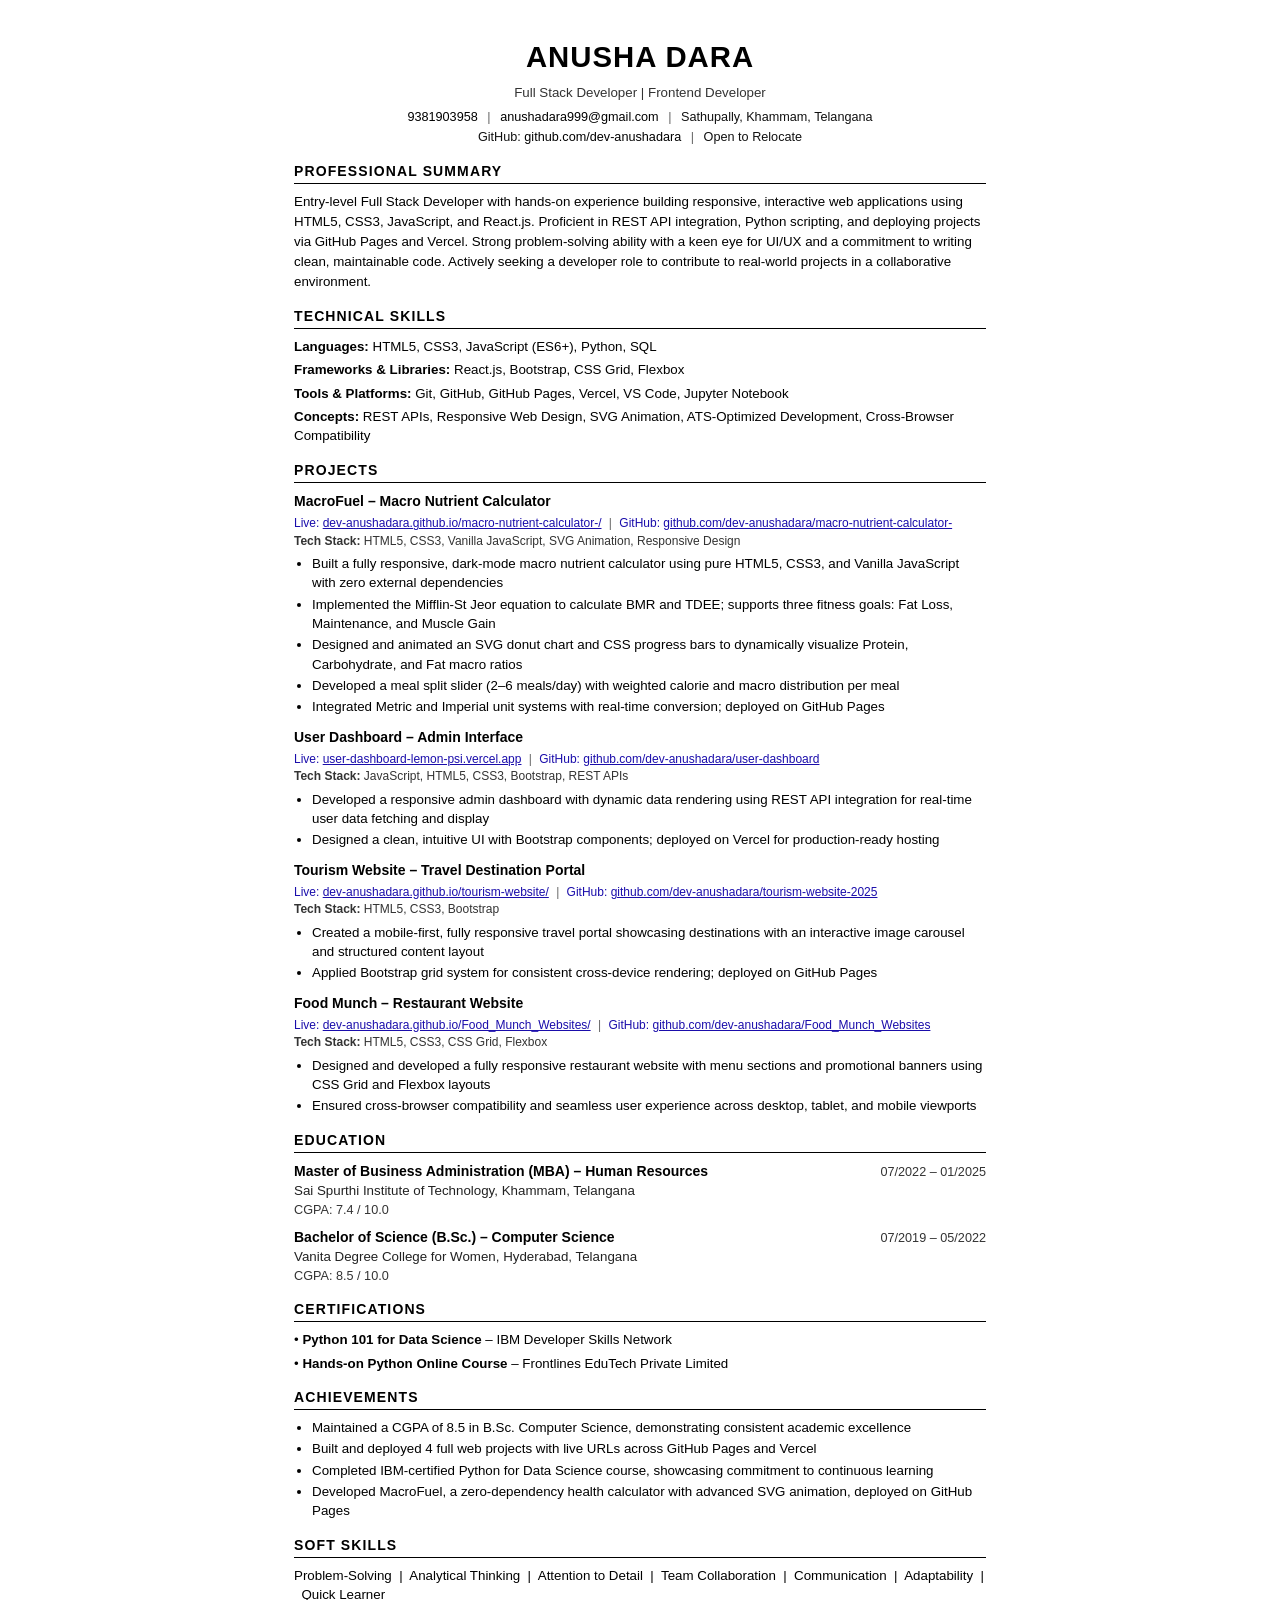
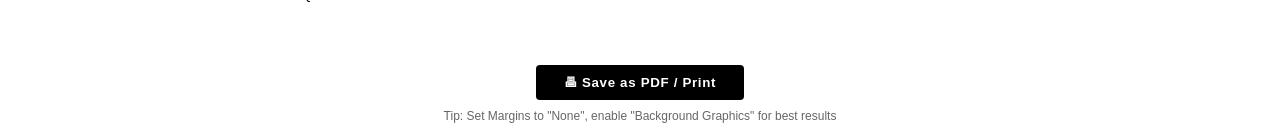
==== resume.html @ 5072f081 "Add ATS-optimized resume with all project live links" ====
<!DOCTYPE html>
<html lang="en">
<head>
  <meta charset="UTF-8" />
  <meta name="viewport" content="width=device-width, initial-scale=1.0" />
  <title>Anusha Dara – Resume</title>
  <style>
    /* ATS-SAFE: Simple, clean, single-column layout */
    * { margin: 0; padding: 0; box-sizing: border-box; }

    body {
      font-family: Arial, Helvetica, sans-serif;
      font-size: 10.5pt;
      color: #000;
      background: #fff;
      line-height: 1.45;
    }

    .page {
      max-width: 780px;
      margin: 0 auto;
      padding: 36px 44px;
      background: #fff;
    }

    /* ── Name & Header ── */
    .name {
      font-size: 22pt;
      font-weight: bold;
      text-align: center;
      letter-spacing: 1px;
      margin-bottom: 4px;
    }
    .role {
      font-size: 10pt;
      text-align: center;
      color: #333;
      margin-bottom: 6px;
    }
    .contacts {
      text-align: center;
      font-size: 9.5pt;
      color: #111;
      margin-bottom: 2px;
    }
    .contacts a {
      color: #000;
      text-decoration: none;
    }
    .separator { margin: 0 6px; color: #666; }

    /* ── Section ── */
    .section { margin-top: 14px; }

    .section-title {
      font-size: 10.5pt;
      font-weight: bold;
      text-transform: uppercase;
      letter-spacing: 0.08em;
      border-bottom: 1.5px solid #000;
      padding-bottom: 2px;
      margin-bottom: 8px;
    }

    /* ── Project Entry ── */
    .entry { margin-bottom: 10px; }

    .entry-header {
      display: flex;
      justify-content: space-between;
      align-items: baseline;
      flex-wrap: wrap;
      gap: 4px;
    }

    .entry-title {
      font-weight: bold;
      font-size: 10.5pt;
    }

    .entry-links {
      font-size: 9pt;
      color: #1a0dab;
      white-space: nowrap;
    }
    .entry-links a {
      color: #1a0dab;
      text-decoration: underline;
    }
    .entry-links .sep { margin: 0 4px; color: #666; }

    .entry-sub {
      font-size: 9.5pt;
      color: #333;
      font-style: italic;
      margin-bottom: 3px;
    }

    .entry-tags {
      font-size: 9pt;
      color: #333;
      margin-bottom: 4px;
    }

    ul.bullets {
      margin-left: 18px;
      margin-top: 3px;
    }
    ul.bullets li {
      font-size: 10pt;
      margin-bottom: 2px;
      line-height: 1.45;
    }

    /* ── Skills ── */
    .skill-row {
      font-size: 10pt;
      margin-bottom: 4px;
    }
    .skill-row strong { font-weight: bold; }

    /* ── Education ── */
    .edu-entry { margin-bottom: 8px; }
    .edu-header {
      display: flex;
      justify-content: space-between;
      align-items: baseline;
      flex-wrap: wrap;
    }
    .edu-degree { font-weight: bold; font-size: 10.5pt; }
    .edu-date { font-size: 9.5pt; color: #333; }
    .edu-school { font-size: 10pt; color: #222; }
    .edu-gpa { font-size: 9.5pt; color: #333; }

    /* ── Certifications ── */
    .cert-entry { margin-bottom: 4px; font-size: 10pt; }

    /* ── Print ── */
    @media print {
      body { font-size: 10pt; }
      .page { padding: 20px 32px; max-width: 100%; }
      .no-print { display: none !important; }
      a { color: #1a0dab !important; text-decoration: underline !important; }
    }

    /* ── Print Button (screen only) ── */
    .no-print {
      text-align: center;
      padding: 24px 0 8px;
    }
    .print-btn {
      background: #000;
      color: #fff;
      border: none;
      padding: 10px 28px;
      font-size: 10pt;
      font-family: Arial, sans-serif;
      cursor: pointer;
      border-radius: 4px;
      font-weight: bold;
      letter-spacing: 0.05em;
    }
    .print-btn:hover { background: #222; }
  </style>
</head>
<body>

<div class="page">

  <!-- ── NAME & CONTACT ── -->
  <div class="name">ANUSHA DARA</div>
  <div class="role">Full Stack Developer | Frontend Developer</div>
  <div class="contacts">
    <a href="tel:9381903958">9381903958</a>
    <span class="separator">|</span>
    <a href="mailto:anushadara999@gmail.com">anushadara999@gmail.com</a>
    <span class="separator">|</span>
    Sathupally, Khammam, Telangana
  </div>
  <div class="contacts" style="margin-top:2px;">
    GitHub: <a href="https://github.com/dev-anushadara">github.com/dev-anushadara</a>
    <span class="separator">|</span>
    Open to Relocate
  </div>

  <!-- ── PROFESSIONAL SUMMARY ── -->
  <div class="section">
    <div class="section-title">Professional Summary</div>
    <p style="font-size:10pt;line-height:1.5;">
      Entry-level Full Stack Developer with hands-on experience building responsive, interactive web applications
      using HTML5, CSS3, JavaScript, and React.js. Proficient in REST API integration, Python scripting, and
      deploying projects via GitHub Pages and Vercel. Strong problem-solving ability with a keen eye for UI/UX
      and a commitment to writing clean, maintainable code. Actively seeking a developer role to contribute to
      real-world projects in a collaborative environment.
    </p>
  </div>

  <!-- ── TECHNICAL SKILLS ── -->
  <div class="section">
    <div class="section-title">Technical Skills</div>
    <div class="skill-row"><strong>Languages:</strong> HTML5, CSS3, JavaScript (ES6+), Python, SQL</div>
    <div class="skill-row"><strong>Frameworks &amp; Libraries:</strong> React.js, Bootstrap, CSS Grid, Flexbox</div>
    <div class="skill-row"><strong>Tools &amp; Platforms:</strong> Git, GitHub, GitHub Pages, Vercel, VS Code, Jupyter Notebook</div>
    <div class="skill-row"><strong>Concepts:</strong> REST APIs, Responsive Web Design, SVG Animation, ATS-Optimized Development, Cross-Browser Compatibility</div>
  </div>

  <!-- ── PROJECTS ── -->
  <div class="section">
    <div class="section-title">Projects</div>

    <!-- MacroFuel -->
    <div class="entry">
      <div class="entry-header">
        <span class="entry-title">MacroFuel – Macro Nutrient Calculator</span>
        <span class="entry-links">
          Live: <a href="https://dev-anushadara.github.io/macro-nutrient-calculator-/" target="_blank">dev-anushadara.github.io/macro-nutrient-calculator-/</a>
          <span class="sep">|</span>
          GitHub: <a href="https://github.com/dev-anushadara/macro-nutrient-calculator-" target="_blank">github.com/dev-anushadara/macro-nutrient-calculator-</a>
        </span>
      </div>
      <div class="entry-tags"><strong>Tech Stack:</strong> HTML5, CSS3, Vanilla JavaScript, SVG Animation, Responsive Design</div>
      <ul class="bullets">
        <li>Built a fully responsive, dark-mode macro nutrient calculator using pure HTML5, CSS3, and Vanilla JavaScript with zero external dependencies</li>
        <li>Implemented the Mifflin-St Jeor equation to calculate BMR and TDEE; supports three fitness goals: Fat Loss, Maintenance, and Muscle Gain</li>
        <li>Designed and animated an SVG donut chart and CSS progress bars to dynamically visualize Protein, Carbohydrate, and Fat macro ratios</li>
        <li>Developed a meal split slider (2–6 meals/day) with weighted calorie and macro distribution per meal</li>
        <li>Integrated Metric and Imperial unit systems with real-time conversion; deployed on GitHub Pages</li>
      </ul>
    </div>

    <!-- User Dashboard -->
    <div class="entry">
      <div class="entry-header">
        <span class="entry-title">User Dashboard – Admin Interface</span>
        <span class="entry-links">
          Live: <a href="https://user-dashboard-lemon-psi.vercel.app/" target="_blank">user-dashboard-lemon-psi.vercel.app</a>
          <span class="sep">|</span>
          GitHub: <a href="https://github.com/dev-anushadara/user-dashboard" target="_blank">github.com/dev-anushadara/user-dashboard</a>
        </span>
      </div>
      <div class="entry-tags"><strong>Tech Stack:</strong> JavaScript, HTML5, CSS3, Bootstrap, REST APIs</div>
      <ul class="bullets">
        <li>Developed a responsive admin dashboard with dynamic data rendering using REST API integration for real-time user data fetching and display</li>
        <li>Designed a clean, intuitive UI with Bootstrap components; deployed on Vercel for production-ready hosting</li>
      </ul>
    </div>

    <!-- Tourism Website -->
    <div class="entry">
      <div class="entry-header">
        <span class="entry-title">Tourism Website – Travel Destination Portal</span>
        <span class="entry-links">
          Live: <a href="https://dev-anushadara.github.io/tourism-website/" target="_blank">dev-anushadara.github.io/tourism-website/</a>
          <span class="sep">|</span>
          GitHub: <a href="https://github.com/dev-anushadara/tourism-website-2025" target="_blank">github.com/dev-anushadara/tourism-website-2025</a>
        </span>
      </div>
      <div class="entry-tags"><strong>Tech Stack:</strong> HTML5, CSS3, Bootstrap</div>
      <ul class="bullets">
        <li>Created a mobile-first, fully responsive travel portal showcasing destinations with an interactive image carousel and structured content layout</li>
        <li>Applied Bootstrap grid system for consistent cross-device rendering; deployed on GitHub Pages</li>
      </ul>
    </div>

    <!-- Food Munch -->
    <div class="entry">
      <div class="entry-header">
        <span class="entry-title">Food Munch – Restaurant Website</span>
        <span class="entry-links">
          Live: <a href="https://dev-anushadara.github.io/Food_Munch_Websites/" target="_blank">dev-anushadara.github.io/Food_Munch_Websites/</a>
          <span class="sep">|</span>
          GitHub: <a href="https://github.com/dev-anushadara/Food_Munch_Websites" target="_blank">github.com/dev-anushadara/Food_Munch_Websites</a>
        </span>
      </div>
      <div class="entry-tags"><strong>Tech Stack:</strong> HTML5, CSS3, CSS Grid, Flexbox</div>
      <ul class="bullets">
        <li>Designed and developed a fully responsive restaurant website with menu sections and promotional banners using CSS Grid and Flexbox layouts</li>
        <li>Ensured cross-browser compatibility and seamless user experience across desktop, tablet, and mobile viewports</li>
      </ul>
    </div>

  </div>

  <!-- ── EDUCATION ── -->
  <div class="section">
    <div class="section-title">Education</div>

    <div class="edu-entry">
      <div class="edu-header">
        <span class="edu-degree">Master of Business Administration (MBA) – Human Resources</span>
        <span class="edu-date">07/2022 – 01/2025</span>
      </div>
      <div class="edu-school">Sai Spurthi Institute of Technology, Khammam, Telangana</div>
      <div class="edu-gpa">CGPA: 7.4 / 10.0</div>
    </div>

    <div class="edu-entry">
      <div class="edu-header">
        <span class="edu-degree">Bachelor of Science (B.Sc.) – Computer Science</span>
        <span class="edu-date">07/2019 – 05/2022</span>
      </div>
      <div class="edu-school">Vanita Degree College for Women, Hyderabad, Telangana</div>
      <div class="edu-gpa">CGPA: 8.5 / 10.0</div>
    </div>
  </div>

  <!-- ── CERTIFICATIONS ── -->
  <div class="section">
    <div class="section-title">Certifications</div>
    <div class="cert-entry">&#8226; <strong>Python 101 for Data Science</strong> – IBM Developer Skills Network</div>
    <div class="cert-entry">&#8226; <strong>Hands-on Python Online Course</strong> – Frontlines EduTech Private Limited</div>
  </div>

  <!-- ── ACHIEVEMENTS ── -->
  <div class="section">
    <div class="section-title">Achievements</div>
    <ul class="bullets">
      <li>Maintained a CGPA of 8.5 in B.Sc. Computer Science, demonstrating consistent academic excellence</li>
      <li>Built and deployed 4 full web projects with live URLs across GitHub Pages and Vercel</li>
      <li>Completed IBM-certified Python for Data Science course, showcasing commitment to continuous learning</li>
      <li>Developed MacroFuel, a zero-dependency health calculator with advanced SVG animation, deployed on GitHub Pages</li>
    </ul>
  </div>

  <!-- ── SOFT SKILLS ── -->
  <div class="section">
    <div class="section-title">Soft Skills</div>
    <p style="font-size:10pt;">Problem-Solving &nbsp;|&nbsp; Analytical Thinking &nbsp;|&nbsp; Attention to Detail &nbsp;|&nbsp; Team Collaboration &nbsp;|&nbsp; Communication &nbsp;|&nbsp; Adaptability &nbsp;|&nbsp; Quick Learner</p>
  </div>

</div><!-- end .page -->

<!-- Print Button -->
<div class="no-print">
  <button class="print-btn" onclick="window.print()">&#128438; Save as PDF / Print</button>
  <p style="font-size:9pt;color:#666;margin-top:8px;">Tip: Set Margins to "None", enable "Background Graphics" for best results</p>
</div>

</body>
</html>
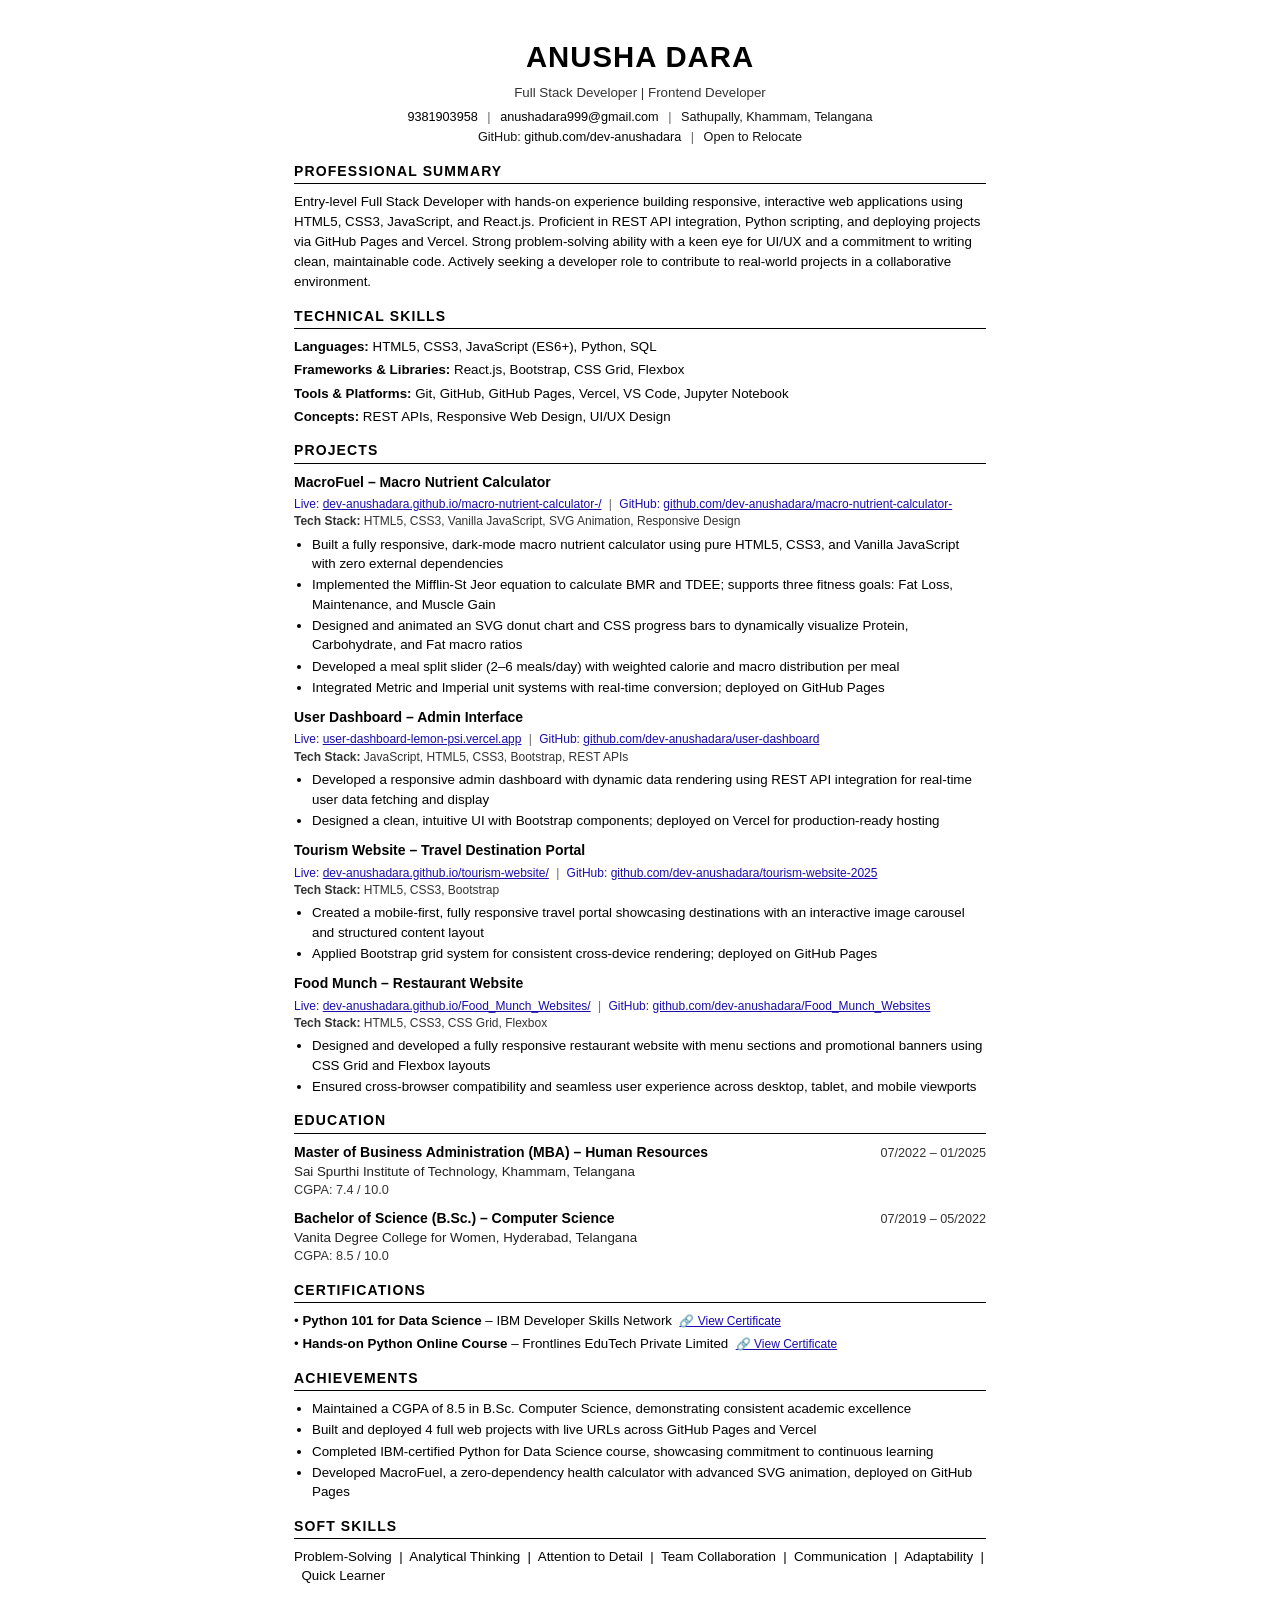
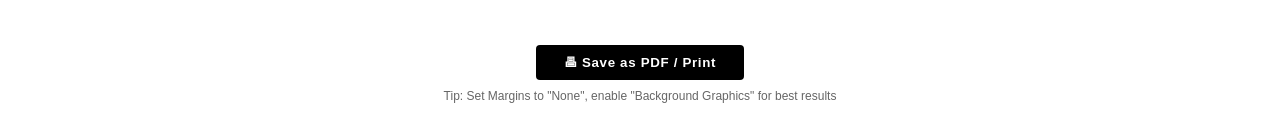
==== commit 6d663eb8: "Fix skills: remove inaccurate concepts, add certificate links" ====
--- a/resume.html
+++ b/resume.html
@@ -201,7 +201,7 @@
     <div class="skill-row"><strong>Languages:</strong> HTML5, CSS3, JavaScript (ES6+), Python, SQL</div>
     <div class="skill-row"><strong>Frameworks &amp; Libraries:</strong> React.js, Bootstrap, CSS Grid, Flexbox</div>
     <div class="skill-row"><strong>Tools &amp; Platforms:</strong> Git, GitHub, GitHub Pages, Vercel, VS Code, Jupyter Notebook</div>
-    <div class="skill-row"><strong>Concepts:</strong> REST APIs, Responsive Web Design, SVG Animation, ATS-Optimized Development, Cross-Browser Compatibility</div>
+    <div class="skill-row"><strong>Concepts:</strong> REST APIs, Responsive Web Design, UI/UX Design</div>
   </div>
 
   <!-- ── PROJECTS ── -->
@@ -307,8 +307,14 @@
   <!-- ── CERTIFICATIONS ── -->
   <div class="section">
     <div class="section-title">Certifications</div>
-    <div class="cert-entry">&#8226; <strong>Python 101 for Data Science</strong> – IBM Developer Skills Network</div>
-    <div class="cert-entry">&#8226; <strong>Hands-on Python Online Course</strong> – Frontlines EduTech Private Limited</div>
+    <div class="cert-entry">
+      &#8226; <strong>Python 101 for Data Science</strong> – IBM Developer Skills Network
+      &nbsp;<a href="https://courses.cognitiveclass.ai/certificates/3d9774926ada43e9bbadc1955a9cf28c" target="_blank" style="color:#1a0dab;text-decoration:underline;font-size:9pt;">&#128279; View Certificate</a>
+    </div>
+    <div class="cert-entry">
+      &#8226; <strong>Hands-on Python Online Course</strong> – Frontlines EduTech Private Limited
+      &nbsp;<a href="https://drive.google.com/file/d/1VC9YNUnQZ_ka9wvWoVsNmQieQpQ71A5I/view?usp=sharing" target="_blank" style="color:#1a0dab;text-decoration:underline;font-size:9pt;">&#128279; View Certificate</a>
+    </div>
   </div>
 
   <!-- ── ACHIEVEMENTS ── -->
